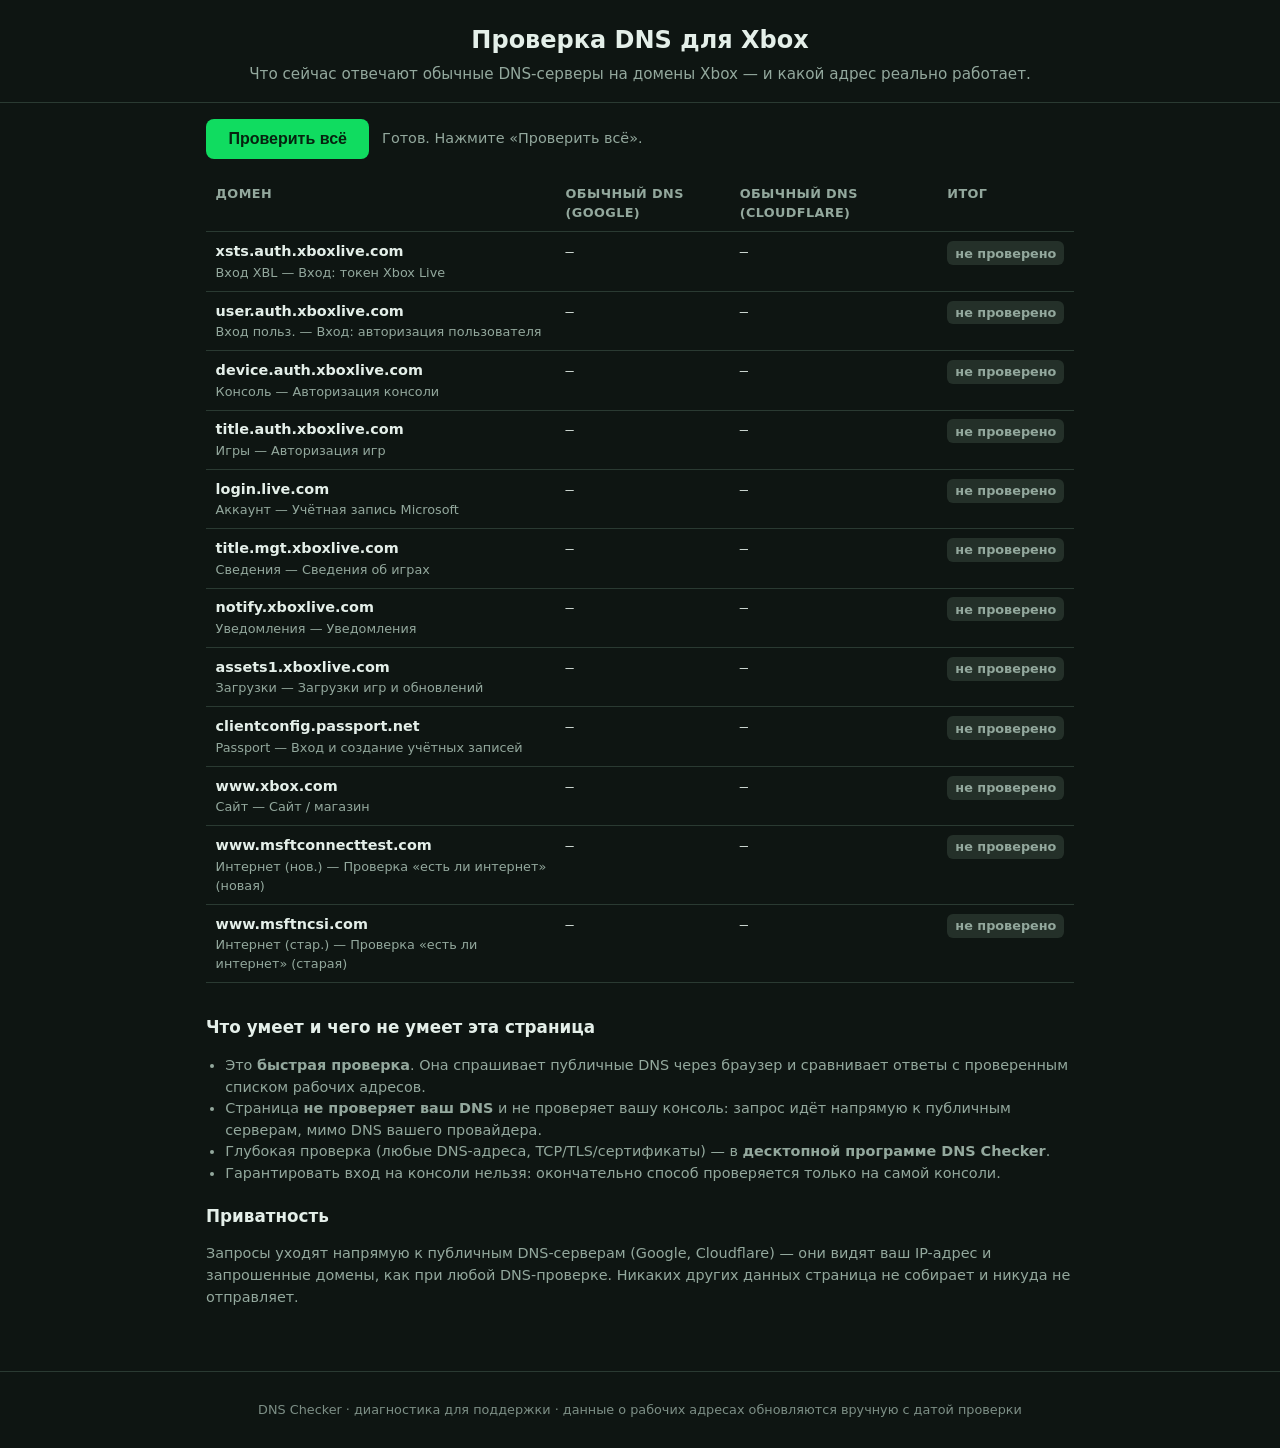
==== docs/index.html @ c149dc09 "Web checker (Platform 2.0, Stage 1): browser DNS check for Xbox domains Compares public DoH answers " ====
<!DOCTYPE html>
<html lang="ru">
<head>
  <meta charset="UTF-8">
  <meta name="viewport" content="width=device-width, initial-scale=1.0">
  <title>Проверка DNS для Xbox — быстрая проверка</title>
  <link rel="stylesheet" href="style.css">
</head>
<body>
  <header class="site-header">
    <h1>Проверка DNS для Xbox</h1>
    <p class="subtitle">Что сейчас отвечают обычные DNS-серверы на домены Xbox —
      и какой адрес реально работает.</p>
  </header>

  <main>
    <div class="controls">
      <button id="check-all" class="btn-primary">Проверить всё</button>
      <span id="status-line" class="status-line" role="status"></span>
    </div>

    <div id="error-banner" class="error-banner" hidden></div>

    <div id="summary" class="summary" hidden></div>

    <section class="table-wrap">
      <table id="results-table">
        <thead>
          <tr>
            <th>Домен</th>
            <th>Обычный DNS (Google)</th>
            <th>Обычный DNS (Cloudflare)</th>
            <th>Итог</th>
          </tr>
        </thead>
        <tbody id="results-body"></tbody>
      </table>
    </section>

    <section class="notes">
      <h2>Что умеет и чего не умеет эта страница</h2>
      <ul>
        <li>Это <strong>быстрая проверка</strong>. Она спрашивает публичные DNS через браузер
          и сравнивает ответы с проверенным списком рабочих адресов.</li>
        <li>Страница <strong>не проверяет ваш DNS</strong> и не проверяет вашу консоль:
          запрос идёт напрямую к публичным серверам, мимо DNS вашего провайдера.</li>
        <li>Глубокая проверка (любые DNS-адреса, TCP/TLS/сертификаты) — в
          <strong>десктопной программе DNS Checker</strong>.</li>
        <li>Гарантировать вход на консоли нельзя: окончательно способ проверяется
          только на самой консоли.</li>
      </ul>
      <h2>Приватность</h2>
      <p>Запросы уходят напрямую к публичным DNS-серверам (Google, Cloudflare) —
        они видят ваш IP-адрес и запрошенные домены, как при любой DNS-проверке.
        Никаких других данных страница не собирает и никуда не отправляет.</p>
    </section>
  </main>

  <footer class="site-footer">
    <p>DNS Checker · диагностика для поддержки · данные о рабочих адресах обновляются вручную с датой проверки</p>
  </footer>

  <script src="app.js"></script>
</body>
</html>
---- docs/style.css ----
:root {
  --bg: #0e1512;
  --panel: #16211c;
  --border: #2a3a32;
  --text: #e4efe9;
  --muted: #93a89d;
  --green: #10dc60;
  --green-dim: #0a8f3f;
  --yellow: #e8c33f;
  --red: #e0564b;
  --gray: #7d8f86;
}

* { box-sizing: border-box; }

/* hidden должен побеждать display:block из мобильной вёрстки */
[hidden] { display: none !important; }

body {
  margin: 0;
  background: var(--bg);
  color: var(--text);
  font-family: "Segoe UI", system-ui, Arial, sans-serif;
  line-height: 1.5;
}

.site-header {
  padding: 1.4rem 1rem 1rem;
  text-align: center;
  border-bottom: 1px solid var(--border);
}

.site-header h1 {
  margin: 0 0 .3rem;
  font-size: 1.5rem;
}

.subtitle {
  margin: 0;
  color: var(--muted);
  font-size: .95rem;
}

main {
  max-width: 900px;
  margin: 0 auto;
  padding: 1rem;
}

.controls {
  display: flex;
  align-items: center;
  gap: .8rem;
  flex-wrap: wrap;
  margin-bottom: 1rem;
}

.btn-primary {
  background: var(--green);
  color: #06230f;
  border: none;
  border-radius: 8px;
  padding: .7rem 1.4rem;
  font-size: 1rem;
  font-weight: 600;
  cursor: pointer;
}

.btn-primary:disabled {
  background: var(--green-dim);
  cursor: default;
  opacity: .7;
}

.status-line {
  color: var(--muted);
  font-size: .9rem;
}

.error-banner {
  background: #3a1512;
  border: 1px solid var(--red);
  border-radius: 8px;
  padding: .7rem .9rem;
  margin-bottom: 1rem;
}

.summary {
  background: var(--panel);
  border: 1px solid var(--border);
  border-radius: 8px;
  padding: .7rem .9rem;
  margin-bottom: 1rem;
  font-size: .95rem;
}

.table-wrap {
  overflow-x: auto;
}

table {
  width: 100%;
  border-collapse: collapse;
  font-size: .9rem;
}

th, td {
  text-align: left;
  padding: .55rem .6rem;
  border-bottom: 1px solid var(--border);
  vertical-align: top;
}

th {
  color: var(--muted);
  font-weight: 600;
  font-size: .8rem;
  text-transform: uppercase;
  letter-spacing: .03em;
}

.domain-name {
  font-weight: 600;
}

.domain-what {
  color: var(--muted);
  font-size: .8rem;
}

.answer-ip {
  font-family: Consolas, monospace;
  font-size: .85rem;
}

.answer-latency {
  color: var(--muted);
  font-size: .78rem;
  display: block;
}

.badge {
  display: inline-block;
  border-radius: 6px;
  padding: .15rem .5rem;
  font-size: .8rem;
  font-weight: 600;
  white-space: nowrap;
}

.badge.green  { background: #0f3d22; color: var(--green); }
.badge.yellow { background: #3d3411; color: var(--yellow); }
.badge.red    { background: #3d1512; color: var(--red); }
.badge.gray   { background: #243029; color: var(--muted); }

tr.details-row td {
  background: var(--panel);
  border-bottom: 2px solid var(--border);
  font-size: .85rem;
  word-break: break-word;
}

.details-toggle {
  background: none;
  border: none;
  color: var(--green);
  cursor: pointer;
  font-size: .8rem;
  padding: 0;
  text-decoration: underline;
}

.notes {
  margin-top: 2rem;
  color: var(--muted);
  font-size: .9rem;
}

.notes h2 {
  color: var(--text);
  font-size: 1.05rem;
  margin: 1.2rem 0 .4rem;
}

.notes ul {
  padding-left: 1.2rem;
}

.site-footer {
  border-top: 1px solid var(--border);
  margin-top: 2rem;
  padding: 1rem;
  text-align: center;
  color: var(--gray);
  font-size: .8rem;
}

@media (max-width: 640px) {
  .site-header h1 { font-size: 1.25rem; }
  th, td { padding: .45rem .4rem; }
  /* на телефоне колонки провайдеров удобнее читать друг под другом */
  thead { display: none; }
  table, tbody, tr, td { display: block; width: 100%; }
  tr { border: 1px solid var(--border); border-radius: 8px; margin-bottom: .7rem; padding: .35rem .5rem; }
  td { border-bottom: none; padding: .25rem 0; }
  td::before { content: attr(data-label); display: block; color: var(--muted); font-size: .72rem; text-transform: uppercase; }
  tr.details-row td::before { content: ""; }
}
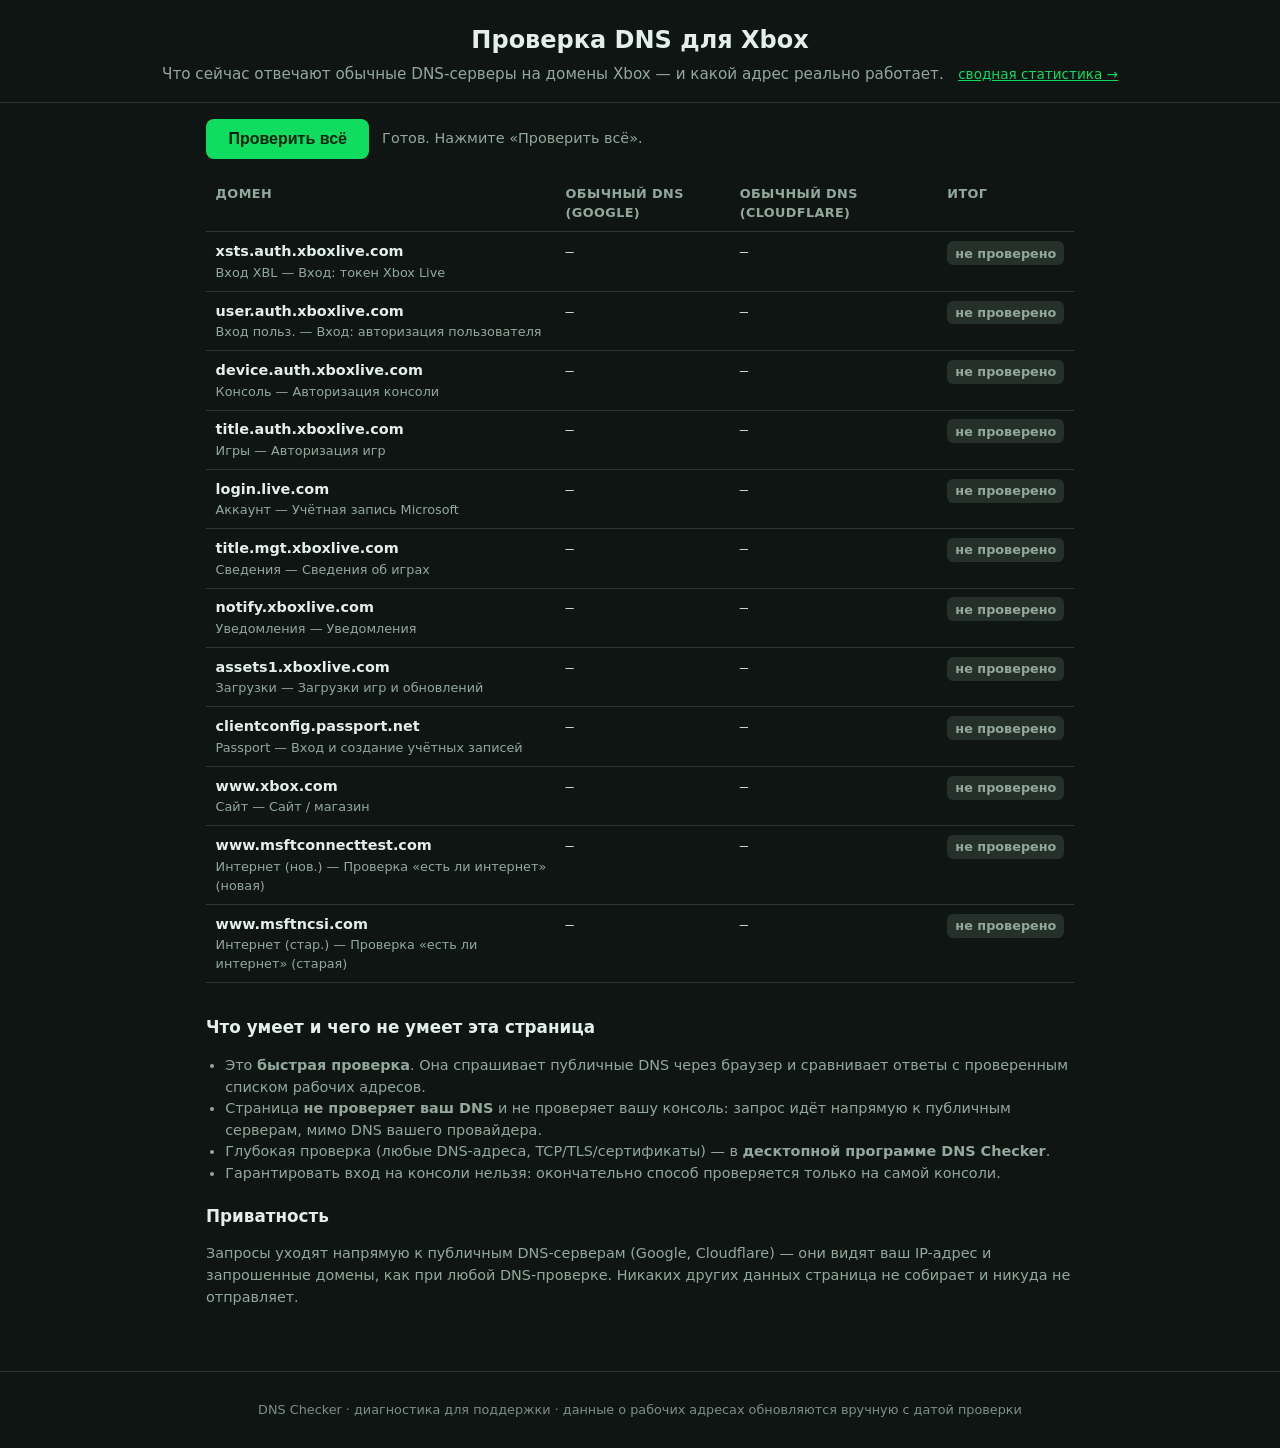
==== commit dfa6d010: "Stage 4: web dashboard fed by stats endpoint (Looker Studio unavailable in RU)" ====
--- a/docs/index.html
+++ b/docs/index.html
@@ -10,7 +10,8 @@
   <header class="site-header">
     <h1>Проверка DNS для Xbox</h1>
     <p class="subtitle">Что сейчас отвечают обычные DNS-серверы на домены Xbox —
-      и какой адрес реально работает.</p>
+      и какой адрес реально работает.
+      <a href="dashboard.html" class="header-link">сводная статистика →</a></p>
   </header>
 
   <main>
@@ -37,6 +38,29 @@
       </table>
     </section>
 
+    <section id="feedback-panel" class="feedback-panel" hidden>
+      <h2>Проверили на консоли?</h2>
+      <p class="fb-question">Вошёл ли вход в Xbox Live после смены DNS?</p>
+      <div class="fb-buttons" id="fb-step1">
+        <button data-outcome="worked" class="fb-btn fb-green">Вход заработал</button>
+        <button data-outcome="same_error" class="fb-btn fb-yellow">Та же ошибка</button>
+        <button data-outcome="different_error" class="fb-btn fb-red">Другая ошибка</button>
+        <button data-outcome="unknown" class="fb-btn fb-gray">Не знаю / не проверял</button>
+      </div>
+      <div id="fb-step2" class="fb-step2" hidden>
+        <p class="fb-question">Где прописан DNS? (можно не отвечать — но так статистика точнее)</p>
+        <div class="fb-buttons">
+          <button data-applied="console" class="fb-btn">На консоли</button>
+          <button data-applied="router" class="fb-btn">На роутере</button>
+          <button data-applied="both" class="fb-btn">И там, и там</button>
+          <button data-applied="unknown" class="fb-btn fb-gray">Не скажу</button>
+        </div>
+      </div>
+      <p class="fb-note">Анонимно: только результат, место настройки и итог проверки.
+        Без имени, IP и данных абонента.</p>
+      <p id="fb-status" class="fb-status" role="status"></p>
+    </section>
+
     <section class="notes">
       <h2>Что умеет и чего не умеет эта страница</h2>
       <ul>
@@ -60,6 +84,8 @@
     <p>DNS Checker · диагностика для поддержки · данные о рабочих адресах обновляются вручную с датой проверки</p>
   </footer>
 
+  <script src="config.js"></script>
   <script src="app.js"></script>
+  <script src="feedback.js"></script>
 </body>
 </html>
--- a/docs/style.css
+++ b/docs/style.css
@@ -195,6 +195,143 @@
   font-size: .8rem;
 }
 
+/* --- Панель обратной связи (Stage 2) --- */
+
+.feedback-panel {
+  background: var(--panel);
+  border: 1px solid var(--border);
+  border-radius: 10px;
+  padding: 1rem;
+  margin-top: 1.5rem;
+}
+
+.feedback-panel h2 {
+  margin: 0 0 .2rem;
+  font-size: 1.1rem;
+}
+
+.fb-question {
+  margin: .2rem 0 .6rem;
+  color: var(--muted);
+  font-size: .9rem;
+}
+
+.fb-buttons {
+  display: flex;
+  flex-wrap: wrap;
+  gap: .5rem;
+  margin-bottom: .6rem;
+}
+
+.fb-btn {
+  background: #1d2b25;
+  color: var(--text);
+  border: 1px solid var(--border);
+  border-radius: 8px;
+  padding: .55rem .9rem;
+  font-size: .9rem;
+  cursor: pointer;
+}
+
+.fb-btn:hover { border-color: var(--green); }
+.fb-btn:disabled { opacity: .5; cursor: default; }
+.fb-btn.picked { border-color: var(--green); background: #0f3d22; }
+
+.fb-green { border-left: 4px solid var(--green); }
+.fb-yellow { border-left: 4px solid var(--yellow); }
+.fb-red { border-left: 4px solid var(--red); }
+.fb-gray { border-left: 4px solid var(--gray); }
+
+.fb-step2 { margin-top: .8rem; border-top: 1px dashed var(--border); padding-top: .8rem; }
+
+.fb-note { color: var(--gray); font-size: .78rem; margin: .4rem 0 0; }
+
+.fb-status { color: var(--green); font-size: .85rem; min-height: 1.2em; margin: .5rem 0 0; }
+
+/* --- Дашборд (Stage 4) --- */
+
+.header-link { color: var(--green); font-size: .85rem; margin-left: .6rem; }
+
+.kpi-row {
+  display: grid;
+  grid-template-columns: repeat(auto-fit, minmax(150px, 1fr));
+  gap: .8rem;
+  margin: 1rem 0;
+}
+
+.kpi-card {
+  background: var(--panel);
+  border: 1px solid var(--border);
+  border-radius: 10px;
+  padding: .9rem 1rem;
+  text-align: center;
+}
+
+.kpi-value { font-size: 1.7rem; font-weight: 700; color: var(--green); }
+.kpi-label { color: var(--muted); font-size: .78rem; margin-top: .2rem; }
+.dash-note { color: var(--gray); font-size: .75rem; margin: -.4rem 0 1rem; }
+
+.dash-grid {
+  display: grid;
+  grid-template-columns: repeat(auto-fit, minmax(320px, 1fr));
+  gap: 1rem;
+}
+
+.dash-panel {
+  background: var(--panel);
+  border: 1px solid var(--border);
+  border-radius: 10px;
+  padding: .9rem 1rem;
+}
+
+.dash-panel h2 { margin: 0 0 .6rem; font-size: 1rem; }
+.dash-wide { grid-column: 1 / -1; }
+.panel-body { min-height: 80px; }
+.panel-note { color: var(--gray); font-size: .75rem; margin: .5rem 0 0; }
+
+.dash-empty {
+  color: var(--gray);
+  font-size: .88rem;
+  border: 1px dashed var(--border);
+  border-radius: 8px;
+  padding: 1rem;
+  text-align: center;
+}
+
+.chart { width: 100%; height: auto; }
+.chart .grid { stroke: var(--border); stroke-width: 1; }
+.chart .axis { fill: var(--muted); font-size: 11px; }
+.chart .line { fill: none; stroke: var(--green); stroke-width: 2; }
+.chart .dot { fill: var(--green); stroke: var(--bg); stroke-width: 1; }
+
+.bar-row {
+  display: grid;
+  grid-template-columns: 110px 1fr 110px;
+  align-items: center;
+  gap: .5rem;
+  margin-bottom: .45rem;
+  font-size: .85rem;
+}
+
+.bar-label { font-family: Consolas, monospace; font-size: .8rem; overflow: hidden; text-overflow: ellipsis; white-space: nowrap; }
+.bar-track { position: relative; height: 14px; background: #101915; border-radius: 7px; overflow: hidden; }
+.bar-total { position: absolute; left: 0; top: 0; bottom: 0; background: #2a3a32; border-radius: 7px; }
+.bar-worked { position: absolute; left: 0; top: 0; bottom: 0; background: var(--green); border-radius: 7px; }
+.bar-value { color: var(--muted); font-size: .78rem; text-align: right; }
+
+.donut-wrap { display: flex; align-items: center; gap: 1rem; flex-wrap: wrap; }
+.donut { width: 150px; height: 150px; flex: none; }
+.donut-seg { fill: none; stroke-width: 22; }
+.donut-total { fill: var(--text); font-size: 26px; font-weight: 700; }
+.donut-sub { fill: var(--muted); font-size: 11px; }
+.legend { display: flex; flex-direction: column; gap: .3rem; font-size: .85rem; }
+.legend-item { display: flex; align-items: center; gap: .5rem; }
+.legend-swatch { width: 12px; height: 12px; border-radius: 3px; display: inline-block; }
+
+.dash-table { width: 100%; border-collapse: collapse; font-size: .85rem; }
+.dash-table th { text-align: left; color: var(--muted); font-size: .75rem; text-transform: uppercase; padding: .3rem .5rem .3rem 0; }
+.dash-table td { padding: .3rem .5rem .3rem 0; border-top: 1px solid var(--border); }
+
 @media (max-width: 640px) {
   .site-header h1 { font-size: 1.25rem; }
   th, td { padding: .45rem .4rem; }
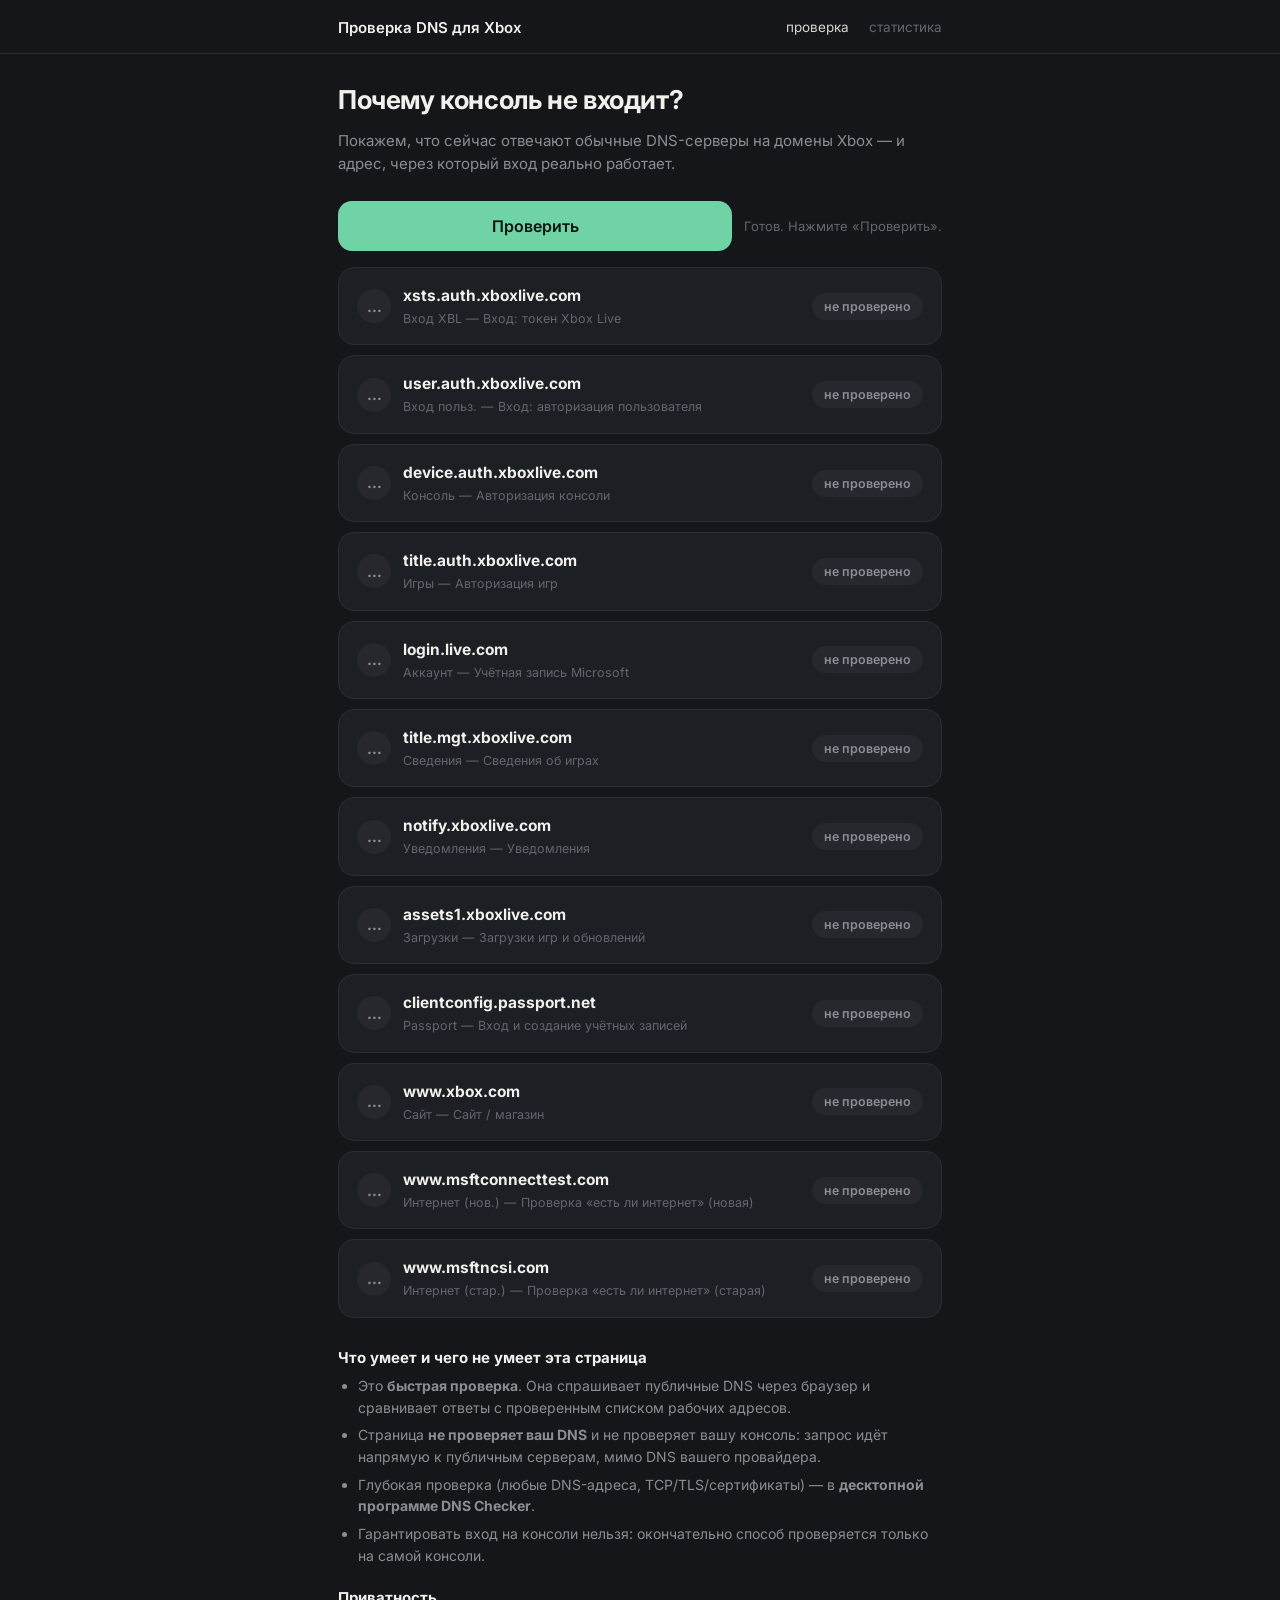
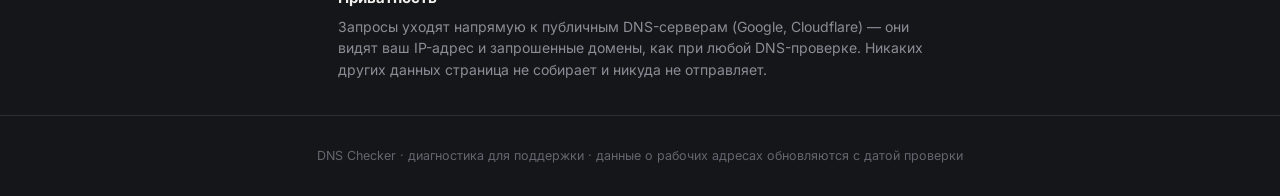
==== commit 608e9561: "Design overhaul: Soft Dark public face + Network Console dashboard face (Platform 2.0 design system)" ====
--- a/docs/index.html
+++ b/docs/index.html
@@ -3,40 +3,37 @@
 <head>
   <meta charset="UTF-8">
   <meta name="viewport" content="width=device-width, initial-scale=1.0">
-  <title>Проверка DNS для Xbox — быстрая проверка</title>
+  <title>Проверка DNS для Xbox</title>
+  <link rel="preconnect" href="https://fonts.googleapis.com">
+  <link rel="preconnect" href="https://fonts.gstatic.com" crossorigin>
+  <link href="https://fonts.googleapis.com/css2?family=Inter:wght@400;500;600;700&display=swap" rel="stylesheet">
   <link rel="stylesheet" href="style.css">
 </head>
 <body>
   <header class="site-header">
-    <h1>Проверка DNS для Xbox</h1>
-    <p class="subtitle">Что сейчас отвечают обычные DNS-серверы на домены Xbox —
-      и какой адрес реально работает.
-      <a href="dashboard.html" class="header-link">сводная статистика →</a></p>
+    <div class="wrap sd-top">
+      <div class="sd-logo">Проверка DNS для Xbox</div>
+      <nav class="sd-nav">
+        <span class="on">проверка</span>
+        <a href="dashboard.html">статистика</a>
+      </nav>
+    </div>
   </header>
 
-  <main>
+  <main class="wrap">
+    <h1 class="sd-h1">Почему консоль не входит?</h1>
+    <p class="sd-sub">Покажем, что сейчас отвечают обычные DNS-серверы на домены Xbox —
+      и адрес, через который вход реально работает.</p>
+
     <div class="controls">
-      <button id="check-all" class="btn-primary">Проверить всё</button>
+      <button id="check-all" class="sd-cta">Проверить</button>
       <span id="status-line" class="status-line" role="status"></span>
     </div>
 
     <div id="error-banner" class="error-banner" hidden></div>
+    <div id="summary" class="sd-note" hidden></div>
 
-    <div id="summary" class="summary" hidden></div>
-
-    <section class="table-wrap">
-      <table id="results-table">
-        <thead>
-          <tr>
-            <th>Домен</th>
-            <th>Обычный DNS (Google)</th>
-            <th>Обычный DNS (Cloudflare)</th>
-            <th>Итог</th>
-          </tr>
-        </thead>
-        <tbody id="results-body"></tbody>
-      </table>
-    </section>
+    <section id="results" class="cards"></section>
 
     <section id="feedback-panel" class="feedback-panel" hidden>
       <h2>Проверили на консоли?</h2>
@@ -81,7 +78,7 @@
   </main>
 
   <footer class="site-footer">
-    <p>DNS Checker · диагностика для поддержки · данные о рабочих адресах обновляются вручную с датой проверки</p>
+    <p>DNS Checker · диагностика для поддержки · данные о рабочих адресах обновляются с датой проверки</p>
   </footer>
 
   <script src="config.js"></script>
--- a/docs/style.css
+++ b/docs/style.css
@@ -1,345 +1,297 @@
+/* DNS Checker — Platform 2.0 design system.
+   Лицо 1 (публичное): «Soft Dark» — тёплый тёмный, карточки-вердикты, крупный тип.
+   Лицо 2 (профессиональное): «Network Console» — графит, моноширинные цифры,
+   плотные панели. Акцент общий: #6fd3a5 / #3fd68f (сигнальный зелёный). */
+
 :root {
-  --bg: #0e1512;
-  --panel: #16211c;
-  --border: #2a3a32;
-  --text: #e4efe9;
-  --muted: #93a89d;
-  --green: #10dc60;
-  --green-dim: #0a8f3f;
-  --yellow: #e8c33f;
-  --red: #e0564b;
-  --gray: #7d8f86;
+  --bg: #14161a;
+  --surface: #1c1f24;
+  --surface2: #26282e;
+  --border: #2c2e35;
+  --text: #f2f0ec;
+  --body: #d8d5d0;
+  --muted: #8a8d94;
+  --faint: #63666e;
+  --accent: #6fd3a5;
+  --accent-ink: #0e1512;
+  --warn: #e8c33f;
+  --warn-bg: #3a3220;
+  --bad: #e0564b;
+  --bad-bg: #3d2320;
+  --ok-bg: #1e3327;
 }
 
 * { box-sizing: border-box; }
 
-/* hidden должен побеждать display:block из мобильной вёрстки */
 [hidden] { display: none !important; }
 
 body {
   margin: 0;
   background: var(--bg);
-  color: var(--text);
-  font-family: "Segoe UI", system-ui, Arial, sans-serif;
-  line-height: 1.5;
-}
+  color: var(--body);
+  font-family: "Inter", system-ui, "Segoe UI", Arial, sans-serif;
+  font-size: 16px;
+  line-height: 1.55;
+}
+
+.wrap { max-width: 640px; margin: 0 auto; padding: 0 18px; }
+
+/* --- Шапка --- */
 
 .site-header {
-  padding: 1.4rem 1rem 1rem;
-  text-align: center;
+  background: var(--bg);
   border-bottom: 1px solid var(--border);
-}
-
-.site-header h1 {
-  margin: 0 0 .3rem;
-  font-size: 1.5rem;
-}
-
-.subtitle {
-  margin: 0;
+  margin-bottom: 26px;
+}
+
+.sd-top { display: flex; justify-content: space-between; align-items: center; padding-top: 16px; padding-bottom: 14px; }
+.sd-logo { font-weight: 600; font-size: 15px; color: var(--text); }
+.sd-nav { color: var(--faint); font-size: 13.5px; display: flex; gap: 20px; }
+.sd-nav a { color: var(--faint); text-decoration: none; }
+.sd-nav a:hover { color: var(--accent); }
+.sd-nav .on { color: var(--body); }
+
+/* --- Заголовок и кнопка --- */
+
+.sd-h1 { font-size: 26px; font-weight: 700; color: var(--text); letter-spacing: -0.015em; margin: 0 0 8px; }
+.sd-sub { color: var(--muted); margin: 0 0 26px; font-size: 15px; line-height: 1.55; }
+
+.controls { display: flex; align-items: center; gap: 12px; flex-wrap: wrap; margin-bottom: 16px; }
+
+.sd-cta {
+  flex: 1;
+  min-width: 200px;
+  background: var(--accent);
+  color: var(--accent-ink);
+  font: 600 16px "Inter", sans-serif;
+  border: none;
+  padding: 15px 20px;
+  border-radius: 14px;
+  cursor: pointer;
+}
+.sd-cta:disabled { opacity: .6; cursor: default; }
+
+.status-line { color: var(--faint); font-size: 13px; }
+
+.error-banner {
+  background: var(--bad-bg);
+  border: 1px solid var(--bad);
+  border-radius: 12px;
+  padding: 12px 16px;
+  margin-bottom: 14px;
+  font-size: 14px;
+}
+
+.sd-note {
+  background: var(--surface);
+  border-radius: 14px;
+  padding: 14px 18px;
+  margin: 0 0 16px;
   color: var(--muted);
-  font-size: .95rem;
-}
-
-main {
-  max-width: 900px;
-  margin: 0 auto;
-  padding: 1rem;
-}
-
-.controls {
-  display: flex;
-  align-items: center;
-  gap: .8rem;
-  flex-wrap: wrap;
-  margin-bottom: 1rem;
-}
-
-.btn-primary {
-  background: var(--green);
-  color: #06230f;
-  border: none;
-  border-radius: 8px;
-  padding: .7rem 1.4rem;
-  font-size: 1rem;
-  font-weight: 600;
+  font-size: 14.5px;
+  line-height: 1.55;
+}
+
+/* --- Карточки-вердикты --- */
+
+.cards { margin-bottom: 8px; }
+
+.v-card {
+  background: var(--surface);
+  border: 1px solid var(--border);
+  border-radius: 16px;
+  padding: 16px 18px;
+  margin-bottom: 10px;
+}
+
+.v-head { display: flex; align-items: center; gap: 12px; }
+
+.v-ico {
+  width: 34px; height: 34px; border-radius: 50%;
+  display: flex; align-items: center; justify-content: center;
+  font-weight: 700; flex: none; font-size: 15px;
+}
+.i-ok   { background: var(--ok-bg); color: var(--accent); }
+.i-warn { background: var(--warn-bg); color: var(--warn); }
+.i-bad  { background: var(--bad-bg); color: var(--bad); }
+.i-gray { background: var(--surface2); color: var(--muted); }
+
+.v-title { flex: 1; min-width: 0; }
+.v-title b { color: var(--text); font-size: 15.5px; display: block;
+  overflow: hidden; text-overflow: ellipsis; white-space: nowrap; }
+.v-title span { color: var(--faint); font-size: 12.5px; display: block; margin-top: 1px;
+  overflow: hidden; text-overflow: ellipsis; white-space: nowrap; }
+
+.v-badge {
+  font: 600 12.5px "Inter", sans-serif;
+  padding: 6px 12px; border-radius: 999px; white-space: nowrap; flex: none;
+  max-width: 46%;
+  overflow: hidden; text-overflow: ellipsis;
+}
+.s-ok   { background: var(--ok-bg); color: var(--accent); }
+.s-warn { background: var(--warn-bg); color: var(--warn); }
+.s-bad  { background: var(--bad-bg); color: var(--bad); }
+.s-gray { background: var(--surface2); color: var(--muted); }
+
+.v-det { margin: 10px 0 0 46px; font-size: 13.5px; color: var(--muted); line-height: 1.6; }
+.v-det p { margin: 0 0 4px; }
+.v-det b { color: var(--body); font-weight: 600; }
+.v-hint { color: var(--warn); }
+.v-work { color: var(--accent); }
+.v-work b { color: var(--accent); }
+
+.v-toggle {
+  background: none; border: none; color: var(--accent);
+  cursor: pointer; font-size: 13px; padding: 6px 0 0 46px;
+  text-decoration: underline; text-underline-offset: 3px;
+}
+
+/* --- Панель обратной связи --- */
+
+.feedback-panel {
+  background: var(--surface);
+  border: 1px solid var(--border);
+  border-radius: 16px;
+  padding: 18px 20px;
+  margin-top: 22px;
+}
+
+.feedback-panel h2 { margin: 0 0 4px; font-size: 17px; color: var(--text); }
+
+.fb-question { margin: 2px 0 12px; color: var(--muted); font-size: 14px; }
+
+.fb-buttons { display: flex; flex-wrap: wrap; gap: 8px; margin-bottom: 8px; }
+
+.fb-btn {
+  background: var(--surface2);
+  color: var(--body);
+  border: 1px solid var(--border);
+  border-radius: 999px;
+  padding: 9px 16px;
+  font: 500 13.5px "Inter", sans-serif;
   cursor: pointer;
 }
-
-.btn-primary:disabled {
-  background: var(--green-dim);
-  cursor: default;
-  opacity: .7;
-}
-
-.status-line {
-  color: var(--muted);
-  font-size: .9rem;
-}
-
-.error-banner {
-  background: #3a1512;
-  border: 1px solid var(--red);
-  border-radius: 8px;
-  padding: .7rem .9rem;
-  margin-bottom: 1rem;
-}
-
-.summary {
-  background: var(--panel);
-  border: 1px solid var(--border);
-  border-radius: 8px;
-  padding: .7rem .9rem;
-  margin-bottom: 1rem;
-  font-size: .95rem;
-}
-
-.table-wrap {
-  overflow-x: auto;
-}
-
-table {
-  width: 100%;
-  border-collapse: collapse;
-  font-size: .9rem;
-}
-
-th, td {
-  text-align: left;
-  padding: .55rem .6rem;
-  border-bottom: 1px solid var(--border);
-  vertical-align: top;
-}
-
-th {
-  color: var(--muted);
-  font-weight: 600;
-  font-size: .8rem;
-  text-transform: uppercase;
-  letter-spacing: .03em;
-}
-
-.domain-name {
-  font-weight: 600;
-}
-
-.domain-what {
-  color: var(--muted);
-  font-size: .8rem;
-}
-
-.answer-ip {
-  font-family: Consolas, monospace;
-  font-size: .85rem;
-}
-
-.answer-latency {
-  color: var(--muted);
-  font-size: .78rem;
-  display: block;
-}
-
-.badge {
-  display: inline-block;
-  border-radius: 6px;
-  padding: .15rem .5rem;
-  font-size: .8rem;
-  font-weight: 600;
-  white-space: nowrap;
-}
-
-.badge.green  { background: #0f3d22; color: var(--green); }
-.badge.yellow { background: #3d3411; color: var(--yellow); }
-.badge.red    { background: #3d1512; color: var(--red); }
-.badge.gray   { background: #243029; color: var(--muted); }
-
-tr.details-row td {
-  background: var(--panel);
-  border-bottom: 2px solid var(--border);
-  font-size: .85rem;
-  word-break: break-word;
-}
-
-.details-toggle {
-  background: none;
-  border: none;
-  color: var(--green);
-  cursor: pointer;
-  font-size: .8rem;
-  padding: 0;
-  text-decoration: underline;
-}
-
-.notes {
-  margin-top: 2rem;
-  color: var(--muted);
-  font-size: .9rem;
-}
-
-.notes h2 {
-  color: var(--text);
-  font-size: 1.05rem;
-  margin: 1.2rem 0 .4rem;
-}
-
-.notes ul {
-  padding-left: 1.2rem;
-}
+.fb-btn:hover { border-color: var(--accent); }
+.fb-btn:disabled { opacity: .5; cursor: default; }
+.fb-btn.picked { border-color: var(--accent); background: var(--ok-bg); color: var(--accent); }
+
+.fb-green { border-left: 3px solid var(--accent); }
+.fb-yellow { border-left: 3px solid var(--warn); }
+.fb-red { border-left: 3px solid var(--bad); }
+.fb-gray { border-left: 3px solid var(--faint); }
+
+.fb-step2 { margin-top: 12px; border-top: 1px dashed var(--border); padding-top: 12px; }
+
+.fb-note { color: var(--faint); font-size: 12px; margin: 6px 0 0; }
+.fb-status { color: var(--accent); font-size: 13.5px; min-height: 1.2em; margin: 10px 0 0; }
+
+/* --- Примечания --- */
+
+.notes { margin-top: 28px; color: var(--muted); font-size: 14px; }
+.notes h2 { color: var(--text); font-size: 15px; margin: 20px 0 6px; }
+.notes ul { padding-left: 20px; margin: 0; }
+.notes li { margin-bottom: 6px; }
+.notes p { margin: 0; }
 
 .site-footer {
   border-top: 1px solid var(--border);
-  margin-top: 2rem;
-  padding: 1rem;
+  margin-top: 34px;
+  padding: 18px;
   text-align: center;
-  color: var(--gray);
-  font-size: .8rem;
-}
-
-/* --- Панель обратной связи (Stage 2) --- */
-
-.feedback-panel {
-  background: var(--panel);
-  border: 1px solid var(--border);
-  border-radius: 10px;
-  padding: 1rem;
-  margin-top: 1.5rem;
-}
-
-.feedback-panel h2 {
-  margin: 0 0 .2rem;
-  font-size: 1.1rem;
-}
-
-.fb-question {
-  margin: .2rem 0 .6rem;
-  color: var(--muted);
-  font-size: .9rem;
-}
-
-.fb-buttons {
-  display: flex;
-  flex-wrap: wrap;
-  gap: .5rem;
-  margin-bottom: .6rem;
-}
-
-.fb-btn {
-  background: #1d2b25;
-  color: var(--text);
-  border: 1px solid var(--border);
-  border-radius: 8px;
-  padding: .55rem .9rem;
-  font-size: .9rem;
-  cursor: pointer;
-}
-
-.fb-btn:hover { border-color: var(--green); }
-.fb-btn:disabled { opacity: .5; cursor: default; }
-.fb-btn.picked { border-color: var(--green); background: #0f3d22; }
-
-.fb-green { border-left: 4px solid var(--green); }
-.fb-yellow { border-left: 4px solid var(--yellow); }
-.fb-red { border-left: 4px solid var(--red); }
-.fb-gray { border-left: 4px solid var(--gray); }
-
-.fb-step2 { margin-top: .8rem; border-top: 1px dashed var(--border); padding-top: .8rem; }
-
-.fb-note { color: var(--gray); font-size: .78rem; margin: .4rem 0 0; }
-
-.fb-status { color: var(--green); font-size: .85rem; min-height: 1.2em; margin: .5rem 0 0; }
-
-/* --- Дашборд (Stage 4) --- */
-
-.header-link { color: var(--green); font-size: .85rem; margin-left: .6rem; }
-
-.kpi-row {
+  color: var(--faint);
+  font-size: 12.5px;
+}
+
+/* ==================================================================
+   Лицо 2 — NETWORK CONSOLE (дашборд). body.dash переключает тему.
+   ================================================================== */
+
+body.dash {
+  --bg: #0b0f16;
+  --surface: #0d1219;
+  --surface2: #10151f;
+  --border: #1c2433;
+  --text: #e6edf7;
+  --body: #c9d4e3;
+  --muted: #8fa3bd;
+  --faint: #4d5f7a;
+  --accent: #3fd68f;
+  --accent-ink: #04120b;
+  --warn: #e8c33f;
+  --warn-bg: #241f0e;
+  --bad: #e0564b;
+  --bad-bg: #3d1a16;
+  --ok-bg: #0d2417;
+  font-size: 14px;
+}
+
+body.dash .wrap { max-width: 960px; }
+
+body.dash .sd-top { padding-top: 14px; padding-bottom: 12px; }
+body.dash .sd-logo { font: 600 13px "JetBrains Mono", Consolas, monospace; }
+body.dash .sd-nav { font: 500 12px "JetBrains Mono", Consolas, monospace; letter-spacing: .04em; }
+
+body.dash .kpi-row {
   display: grid;
   grid-template-columns: repeat(auto-fit, minmax(150px, 1fr));
-  gap: .8rem;
-  margin: 1rem 0;
-}
-
-.kpi-card {
-  background: var(--panel);
-  border: 1px solid var(--border);
-  border-radius: 10px;
-  padding: .9rem 1rem;
-  text-align: center;
-}
-
-.kpi-value { font-size: 1.7rem; font-weight: 700; color: var(--green); }
-.kpi-label { color: var(--muted); font-size: .78rem; margin-top: .2rem; }
-.dash-note { color: var(--gray); font-size: .75rem; margin: -.4rem 0 1rem; }
-
-.dash-grid {
-  display: grid;
-  grid-template-columns: repeat(auto-fit, minmax(320px, 1fr));
-  gap: 1rem;
-}
-
-.dash-panel {
-  background: var(--panel);
-  border: 1px solid var(--border);
-  border-radius: 10px;
-  padding: .9rem 1rem;
-}
-
-.dash-panel h2 { margin: 0 0 .6rem; font-size: 1rem; }
-.dash-wide { grid-column: 1 / -1; }
-.panel-body { min-height: 80px; }
-.panel-note { color: var(--gray); font-size: .75rem; margin: .5rem 0 0; }
-
-.dash-empty {
-  color: var(--gray);
-  font-size: .88rem;
-  border: 1px dashed var(--border);
-  border-radius: 8px;
-  padding: 1rem;
-  text-align: center;
-}
-
-.chart { width: 100%; height: auto; }
-.chart .grid { stroke: var(--border); stroke-width: 1; }
-.chart .axis { fill: var(--muted); font-size: 11px; }
-.chart .line { fill: none; stroke: var(--green); stroke-width: 2; }
-.chart .dot { fill: var(--green); stroke: var(--bg); stroke-width: 1; }
-
-.bar-row {
-  display: grid;
-  grid-template-columns: 110px 1fr 110px;
-  align-items: center;
-  gap: .5rem;
-  margin-bottom: .45rem;
-  font-size: .85rem;
-}
-
-.bar-label { font-family: Consolas, monospace; font-size: .8rem; overflow: hidden; text-overflow: ellipsis; white-space: nowrap; }
-.bar-track { position: relative; height: 14px; background: #101915; border-radius: 7px; overflow: hidden; }
-.bar-total { position: absolute; left: 0; top: 0; bottom: 0; background: #2a3a32; border-radius: 7px; }
-.bar-worked { position: absolute; left: 0; top: 0; bottom: 0; background: var(--green); border-radius: 7px; }
-.bar-value { color: var(--muted); font-size: .78rem; text-align: right; }
-
-.donut-wrap { display: flex; align-items: center; gap: 1rem; flex-wrap: wrap; }
-.donut { width: 150px; height: 150px; flex: none; }
-.donut-seg { fill: none; stroke-width: 22; }
-.donut-total { fill: var(--text); font-size: 26px; font-weight: 700; }
-.donut-sub { fill: var(--muted); font-size: 11px; }
-.legend { display: flex; flex-direction: column; gap: .3rem; font-size: .85rem; }
-.legend-item { display: flex; align-items: center; gap: .5rem; }
-.legend-swatch { width: 12px; height: 12px; border-radius: 3px; display: inline-block; }
-
-.dash-table { width: 100%; border-collapse: collapse; font-size: .85rem; }
-.dash-table th { text-align: left; color: var(--muted); font-size: .75rem; text-transform: uppercase; padding: .3rem .5rem .3rem 0; }
-.dash-table td { padding: .3rem .5rem .3rem 0; border-top: 1px solid var(--border); }
-
-@media (max-width: 640px) {
-  .site-header h1 { font-size: 1.25rem; }
-  th, td { padding: .45rem .4rem; }
-  /* на телефоне колонки провайдеров удобнее читать друг под другом */
-  thead { display: none; }
-  table, tbody, tr, td { display: block; width: 100%; }
-  tr { border: 1px solid var(--border); border-radius: 8px; margin-bottom: .7rem; padding: .35rem .5rem; }
-  td { border-bottom: none; padding: .25rem 0; }
-  td::before { content: attr(data-label); display: block; color: var(--muted); font-size: .72rem; text-transform: uppercase; }
-  tr.details-row td::before { content: ""; }
-}
+  gap: 1px;
+  background: var(--border);
+  border: 1px solid var(--border);
+  border-radius: 6px;
+  overflow: hidden;
+  margin: 14px 0 16px;
+}
+body.dash .kpi-card { background: var(--bg); border: none; border-radius: 0; padding: 14px 16px; text-align: left; }
+body.dash .kpi-value { font: 600 26px "JetBrains Mono", Consolas, monospace; color: var(--text); }
+body.dash .kpi-label {
+  font: 600 9.5px "JetBrains Mono", Consolas, monospace;
+  text-transform: uppercase; letter-spacing: .1em; color: var(--faint); margin-top: 4px;
+}
+body.dash .dash-note { font: 400 11px "JetBrains Mono", Consolas, monospace; color: var(--faint); margin: -8px 0 14px; }
+
+body.dash .dash-grid { display: grid; grid-template-columns: repeat(auto-fit, minmax(300px, 1fr)); gap: 12px; }
+body.dash .dash-panel { background: var(--surface); border: 1px solid var(--border); border-radius: 6px; padding: 14px 16px; }
+body.dash .dash-wide { grid-column: 1 / -1; }
+body.dash .dash-panel h2 { font: 600 10.5px "JetBrains Mono", Consolas, monospace; text-transform: uppercase; letter-spacing: .1em; color: var(--muted); margin: 0 0 12px; }
+body.dash .panel-body { min-height: 60px; }
+body.dash .panel-note { font: 400 11px "JetBrains Mono", Consolas, monospace; color: var(--faint); margin: 8px 0 0; }
+
+body.dash .dash-empty {
+  color: var(--faint); font-size: 12.5px;
+  border: 1px dashed var(--border); border-radius: 5px;
+  padding: 14px; text-align: center;
+}
+
+body.dash .chart { width: 100%; height: auto; }
+body.dash .chart .grid { stroke: var(--border); stroke-width: 1; }
+body.dash .chart .axis { fill: var(--faint); font-size: 10.5px; font-family: "JetBrains Mono", Consolas, monospace; }
+body.dash .chart .line { fill: none; stroke: var(--accent); stroke-width: 2; }
+body.dash .chart .dot { fill: var(--accent); stroke: var(--bg); stroke-width: 1; }
+
+body.dash .bar-row { display: grid; grid-template-columns: 110px 1fr 96px; align-items: center; gap: 10px; margin-bottom: 8px; font-size: 12px; }
+body.dash .bar-label { font-family: "JetBrains Mono", Consolas, monospace; font-size: 11.5px; color: var(--body); overflow: hidden; text-overflow: ellipsis; white-space: nowrap; }
+body.dash .bar-track { position: relative; height: 11px; background: var(--surface2); border: 1px solid var(--border); }
+body.dash .bar-total { position: absolute; left: 0; top: 0; bottom: 0; background: #1d5236; }
+body.dash .bar-worked { position: absolute; left: 0; top: 0; bottom: 0; background: var(--accent); }
+body.dash .bar-value { color: var(--faint); font: 11px "JetBrains Mono", Consolas, monospace; text-align: right; }
+
+body.dash .donut-wrap { display: flex; align-items: center; gap: 18px; flex-wrap: wrap; }
+body.dash .donut { width: 120px; height: 120px; flex: none; }
+body.dash .donut-seg { fill: none; stroke-width: 20; }
+body.dash .donut-total { fill: var(--text); font: 600 24px "JetBrains Mono", Consolas, monospace; }
+body.dash .donut-sub { fill: var(--faint); font-size: 10px; }
+body.dash .legend { display: flex; flex-direction: column; gap: 4px; font-size: 12.5px; }
+body.dash .legend-item { display: flex; align-items: center; gap: 8px; }
+body.dash .legend-swatch { width: 10px; height: 10px; border-radius: 2px; display: inline-block; }
+
+body.dash .dash-table { width: 100%; border-collapse: collapse; font-size: 12.5px; }
+body.dash .dash-table th { text-align: left; font: 600 10px "JetBrains Mono", Consolas, monospace; text-transform: uppercase; letter-spacing: .08em; color: var(--faint); padding: 4px 8px 4px 0; border-bottom: 1px solid var(--border); }
+body.dash .dash-table td { padding: 6px 8px 6px 0; border-bottom: 1px solid var(--surface2); color: var(--body); }
+body.dash .dash-table td.mono, body.dash .dash-table td:first-child { font-family: "JetBrains Mono", Consolas, monospace; font-size: 11.5px; }
+
+/* Мобильная адаптация общая */
+@media (max-width: 560px) {
+  .sd-h1 { font-size: 22px; }
+  .v-badge { max-width: 52%; }
+  .v-det, .v-toggle { padding-left: 0; margin-left: 0; }
+}
